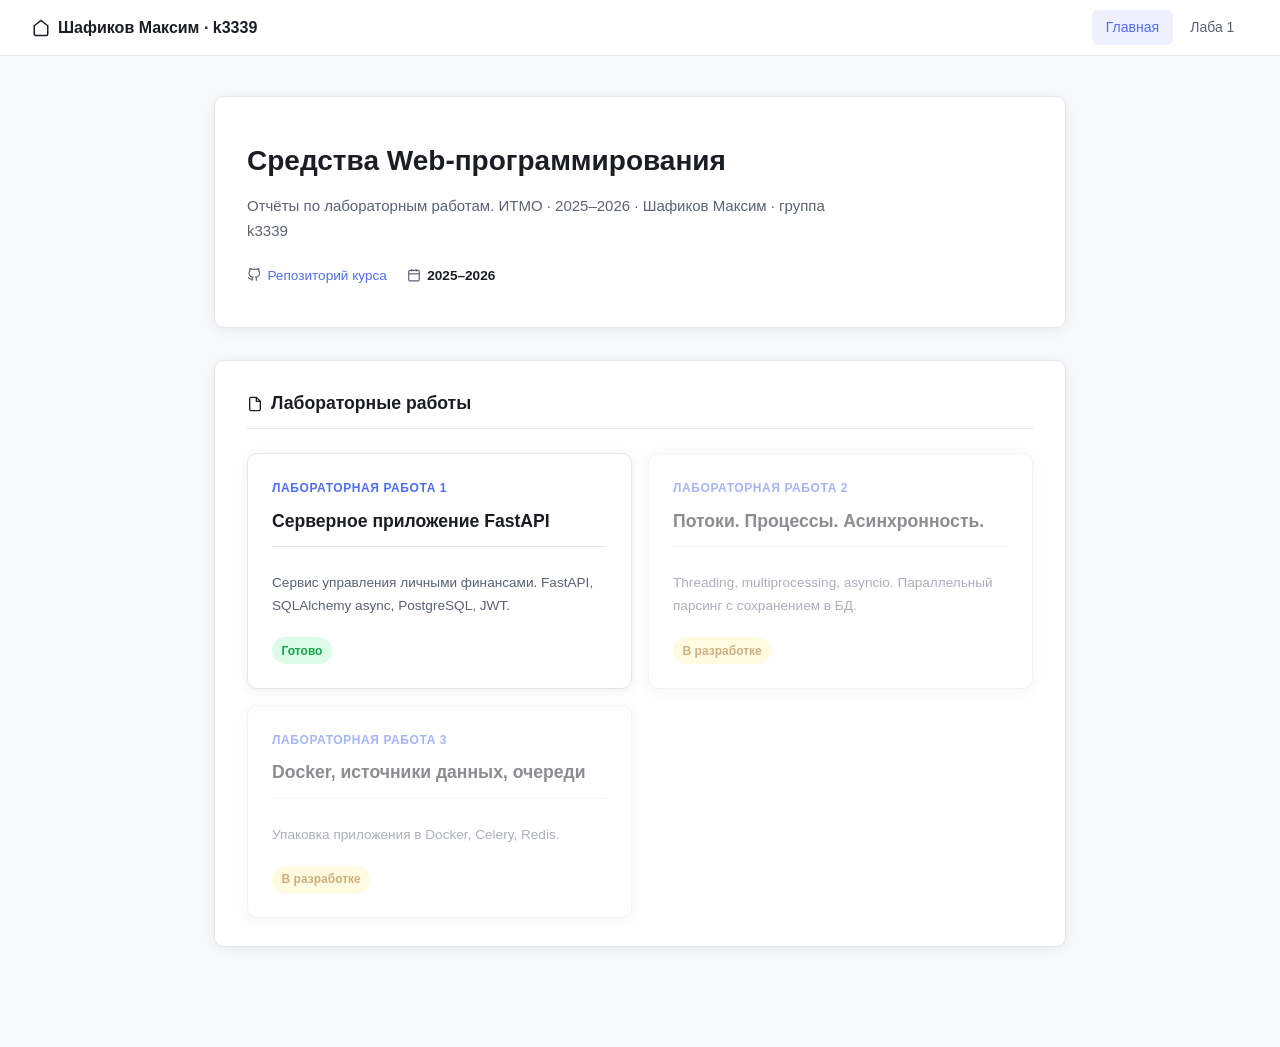
==== docs/index.html @ 6cf959d6 "[fix]: Copied docs folder to root (for github pages)" ====
<!DOCTYPE html>
<html lang="ru">
<head>
  <meta charset="UTF-8" />
  <meta name="viewport" content="width=device-width, initial-scale=1.0" />
  <title>Шафиков Максим — Web-программирование</title>
  <link rel="stylesheet" href="assets/style.css" />
</head>
<body>

<header class="site-header">
  <div class="logo">
    <svg width="18" height="18" viewBox="0 0 24 24" fill="none" stroke="currentColor" stroke-width="2"><path d="M3 9l9-7 9 7v11a2 2 0 0 1-2 2H5a2 2 0 0 1-2-2z"/></svg>
    Шафиков Максим · k3339
  </div>
  <nav>
    <a href="index.html" class="active">Главная</a>
    <a href="lr1.html">Лаба 1</a>
  </nav>
</header>

<div class="container">

  <div class="hero">
    <h1>Средства Web-программирования</h1>
    <p>Отчёты по лабораторным работам. ИТМО · 2025–2026 · Шафиков Максим · группа k3339</p>
    <div class="meta-row">
      <div class="meta-item">
        <svg width="14" height="14" viewBox="0 0 24 24" fill="none" stroke="currentColor" stroke-width="2"><path d="M9 19c-5 1.5-5-2.5-7-3m14 6v-3.87a3.37 3.37 0 0 0-.94-2.61c3.14-.35 6.44-1.54 6.44-7A5.44 5.44 0 0 0 20 4.77 5.07 5.07 0 0 0 19.91 1S18.73.65 16 2.48a13.38 13.38 0 0 0-7 0C6.27.65 5.09 1 5.09 1A5.07 5.07 0 0 0 5 4.77a5.44 5.44 0 0 0-1.5 3.78c0 5.42 3.3 6.61 6.44 7A3.37 3.37 0 0 0 9 18.13V22"/></svg>
        <a href="https://github.com/TonikX/ITMO_ICT_WebDevelopment_tools_2025-2026" target="_blank">Репозиторий курса</a>
      </div>
      <div class="meta-item">
        <svg width="14" height="14" viewBox="0 0 24 24" fill="none" stroke="currentColor" stroke-width="2"><rect x="3" y="4" width="18" height="18" rx="2" ry="2"/><line x1="16" y1="2" x2="16" y2="6"/><line x1="8" y1="2" x2="8" y2="6"/><line x1="3" y1="10" x2="21" y2="10"/></svg>
        <strong>2025–2026</strong>
      </div>
    </div>
  </div>

  <div class="section">
    <h2>
      <svg width="16" height="16" viewBox="0 0 24 24" fill="none" stroke="currentColor" stroke-width="2"><path d="M14 2H6a2 2 0 0 0-2 2v16a2 2 0 0 0 2 2h12a2 2 0 0 0 2-2V8z"/><polyline points="14 2 14 8 20 8"/></svg>
      Лабораторные работы
    </h2>
    <div class="lab-grid">

      <a href="lr1.html" class="lab-card">
        <span class="lab-num">Лабораторная работа 1</span>
        <h2>Серверное приложение FastAPI</h2>
        <p>Сервис управления личными финансами. FastAPI, SQLAlchemy async, PostgreSQL, JWT.</p>
        <span class="badge">Готово</span>
      </a>

      <div class="lab-card" style="opacity: 0.5; cursor: default;">
        <span class="lab-num">Лабораторная работа 2</span>
        <h2>Потоки. Процессы. Асинхронность.</h2>
        <p>Threading, multiprocessing, asyncio. Параллельный парсинг с сохранением в БД.</p>
        <span class="badge wip">В разработке</span>
      </div>

      <div class="lab-card" style="opacity: 0.5; cursor: default;">
        <span class="lab-num">Лабораторная работа 3</span>
        <h2>Docker, источники данных, очереди</h2>
        <p>Упаковка приложения в Docker, Celery, Redis.</p>
        <span class="badge wip">В разработке</span>
      </div>

    </div>
  </div>

</div>
</body>
</html>
---- docs/assets/style.css ----
*, *::before, *::after { box-sizing: border-box; margin: 0; padding: 0; }

:root {
  --bg: #f8f9fb;
  --surface: #ffffff;
  --surface-alt: #f1f3f7;
  --border: #e2e6ed;
  --accent: #4f6ef7;
  --accent-light: #eef0fe;
  --text: #1a1d23;
  --text-secondary: #5a6278;
  --success: #22c55e;
  --warning: #f59e0b;
  --code-bg: #f1f3f7;
  --radius: 10px;
  --shadow: 0 2px 12px rgba(0,0,0,0.07);
}

body {
  font-family: -apple-system, BlinkMacSystemFont, "Segoe UI", Roboto, sans-serif;
  background: var(--bg);
  color: var(--text);
  line-height: 1.7;
  font-size: 15px;
}

a { color: var(--accent); text-decoration: none; }
a:hover { text-decoration: underline; }

/* ── Layout ── */
.site-header {
  background: var(--surface);
  border-bottom: 1px solid var(--border);
  padding: 0 2rem;
  position: sticky;
  top: 0;
  z-index: 100;
  display: flex;
  align-items: center;
  justify-content: space-between;
  height: 56px;
}

.site-header .logo {
  font-weight: 700;
  font-size: 1rem;
  color: var(--text);
  display: flex;
  align-items: center;
  gap: 0.5rem;
}

.site-header nav { display: flex; gap: 0.25rem; }

.site-header nav a {
  padding: 0.35rem 0.85rem;
  border-radius: 6px;
  font-size: 0.875rem;
  color: var(--text-secondary);
  transition: background 0.15s, color 0.15s;
}

.site-header nav a:hover,
.site-header nav a.active {
  background: var(--accent-light);
  color: var(--accent);
  text-decoration: none;
}

.container {
  max-width: 900px;
  margin: 0 auto;
  padding: 2.5rem 1.5rem 5rem;
}

/* ── Hero ── */
.hero {
  background: var(--surface);
  border: 1px solid var(--border);
  border-radius: var(--radius);
  padding: 2.5rem 2rem;
  margin-bottom: 2rem;
  box-shadow: var(--shadow);
}

.hero h1 {
  font-size: 1.75rem;
  font-weight: 700;
  margin-bottom: 0.5rem;
}

.hero p { color: var(--text-secondary); max-width: 600px; }

.meta-row {
  display: flex;
  flex-wrap: wrap;
  gap: 1.25rem;
  margin-top: 1.25rem;
}

.meta-item {
  display: flex;
  align-items: center;
  gap: 0.4rem;
  font-size: 0.85rem;
  color: var(--text-secondary);
}

.meta-item strong { color: var(--text); }

/* ── Lab cards on index ── */
.lab-grid {
  display: grid;
  grid-template-columns: repeat(auto-fill, minmax(260px, 1fr));
  gap: 1rem;
  margin-top: 1.5rem;
}

.lab-card {
  background: var(--surface);
  border: 1px solid var(--border);
  border-radius: var(--radius);
  padding: 1.5rem;
  box-shadow: var(--shadow);
  transition: box-shadow 0.2s, border-color 0.2s;
  display: flex;
  flex-direction: column;
  gap: 0.5rem;
}

.lab-card:hover {
  box-shadow: 0 4px 20px rgba(79,110,247,0.12);
  border-color: var(--accent);
  text-decoration: none;
}

.lab-card .lab-num {
  font-size: 0.75rem;
  font-weight: 600;
  color: var(--accent);
  text-transform: uppercase;
  letter-spacing: 0.05em;
}

.lab-card h2 { font-size: 1rem; font-weight: 600; color: var(--text); }
.lab-card p { font-size: 0.85rem; color: var(--text-secondary); }

.badge {
  display: inline-flex;
  align-items: center;
  padding: 0.2rem 0.6rem;
  border-radius: 99px;
  font-size: 0.75rem;
  font-weight: 600;
  background: #dcfce7;
  color: #16a34a;
  width: fit-content;
}

.badge.wip { background: #fef9c3; color: #a16207; }

/* ── Section ── */
.section {
  background: var(--surface);
  border: 1px solid var(--border);
  border-radius: var(--radius);
  padding: 1.75rem 2rem;
  margin-bottom: 1.25rem;
  box-shadow: var(--shadow);
}

.section h2 {
  font-size: 1.1rem;
  font-weight: 700;
  margin-bottom: 1rem;
  padding-bottom: 0.6rem;
  border-bottom: 1px solid var(--border);
  display: flex;
  align-items: center;
  gap: 0.5rem;
}

.section h3 {
  font-size: 0.95rem;
  font-weight: 600;
  margin: 1.25rem 0 0.5rem;
  color: var(--text);
}

.section p { color: var(--text-secondary); margin-bottom: 0.75rem; }
.section p:last-child { margin-bottom: 0; }

/* ── Code ── */
pre {
  background: var(--code-bg);
  border: 1px solid var(--border);
  border-radius: 8px;
  padding: 1rem 1.25rem;
  overflow-x: auto;
  font-size: 0.82rem;
  line-height: 1.6;
  margin: 0.75rem 0;
}

code {
  font-family: "JetBrains Mono", "Fira Code", "Cascadia Code", monospace;
  font-size: 0.85em;
  background: var(--code-bg);
  padding: 0.15em 0.4em;
  border-radius: 4px;
  border: 1px solid var(--border);
}

pre code {
  background: none;
  border: none;
  padding: 0;
  font-size: inherit;
}

/* ── Table ── */
.table-wrap { overflow-x: auto; margin: 0.75rem 0; }

table {
  width: 100%;
  border-collapse: collapse;
  font-size: 0.875rem;
}

th {
  background: var(--surface-alt);
  padding: 0.6rem 0.9rem;
  text-align: left;
  font-weight: 600;
  border: 1px solid var(--border);
}

td {
  padding: 0.55rem 0.9rem;
  border: 1px solid var(--border);
  color: var(--text-secondary);
  vertical-align: top;
}

tr:hover td { background: var(--surface-alt); }

/* ── Endpoint list ── */
.endpoint-list { display: flex; flex-direction: column; gap: 0.5rem; margin-top: 0.5rem; }

.endpoint {
  display: flex;
  align-items: flex-start;
  gap: 0.75rem;
  padding: 0.65rem 0.9rem;
  border-radius: 7px;
  border: 1px solid var(--border);
  background: var(--surface-alt);
  font-size: 0.85rem;
}

.endpoint:hover { border-color: var(--accent); background: var(--accent-light); }

.method {
  font-size: 0.7rem;
  font-weight: 700;
  padding: 0.2rem 0.5rem;
  border-radius: 5px;
  min-width: 52px;
  text-align: center;
  flex-shrink: 0;
  margin-top: 1px;
}

.method.get    { background: #dbeafe; color: #1d4ed8; }
.method.post   { background: #dcfce7; color: #15803d; }
.method.patch  { background: #fef9c3; color: #a16207; }
.method.delete { background: #fee2e2; color: #dc2626; }

.endpoint-path { font-family: monospace; font-weight: 600; color: var(--text); }
.endpoint-desc { color: var(--text-secondary); margin-top: 0.1rem; font-size: 0.8rem; }

/* ── Commit timeline ── */
.timeline { display: flex; flex-direction: column; gap: 0; margin-top: 0.5rem; }

.timeline-item {
  display: flex;
  gap: 1rem;
  padding: 0.75rem 0;
  border-bottom: 1px solid var(--border);
}

.timeline-item:last-child { border-bottom: none; }

.commit-dot {
  width: 10px;
  height: 10px;
  border-radius: 50%;
  background: var(--accent);
  margin-top: 6px;
  flex-shrink: 0;
}

.commit-info { flex: 1; }
.commit-msg { font-weight: 600; font-size: 0.875rem; }
.commit-sub { font-size: 0.8rem; color: var(--text-secondary); margin-top: 0.15rem; }

/* ── File tree ── */
.file-tree {
  background: var(--code-bg);
  border: 1px solid var(--border);
  border-radius: 8px;
  padding: 1rem 1.25rem;
  font-family: monospace;
  font-size: 0.82rem;
  line-height: 1.8;
  white-space: pre-wrap;
  overflow-x: auto;
}

.file-tree .dir  { color: var(--accent); font-weight: 600; }
.file-tree .file { color: var(--text-secondary); }
.file-tree .note { color: #94a3b8; font-style: italic; }

/* ── Responsive ── */
@media (max-width: 600px) {
  .container { padding: 1.25rem 1rem 4rem; }
  .section { padding: 1.25rem; }
  .hero { padding: 1.5rem 1.25rem; }
  .hero h1 { font-size: 1.35rem; }
  .site-header { padding: 0 1rem; }
}
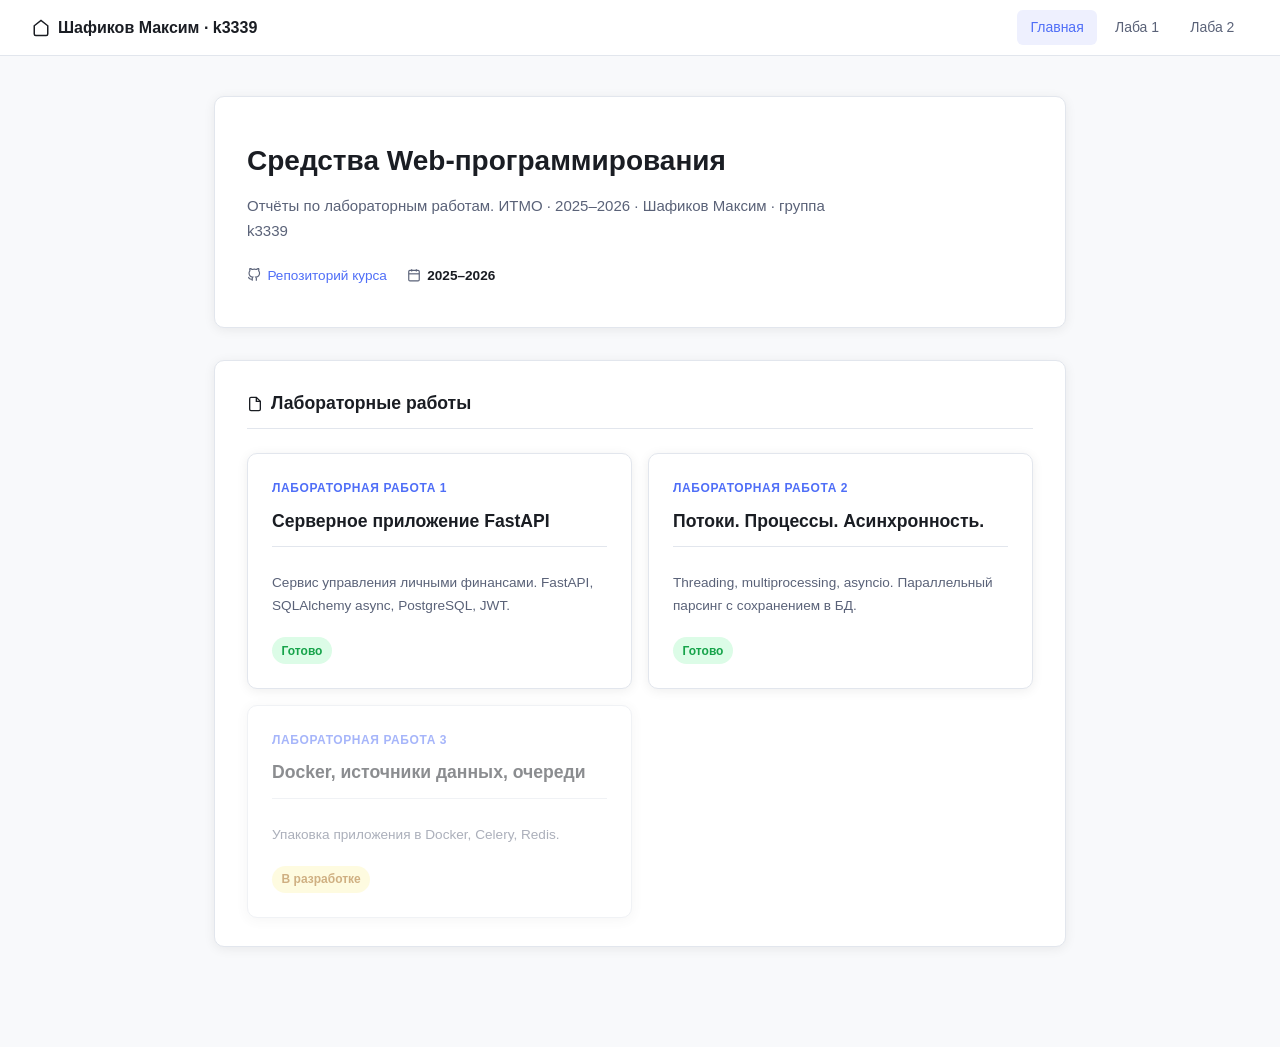
==== commit 8e513dbe: "[docs]: Updated benchmark times from local run, synced docs/ to root for gh-pages" ====
--- a/docs/index.html
+++ b/docs/index.html
@@ -16,6 +16,7 @@
   <nav>
     <a href="index.html" class="active">Главная</a>
     <a href="lr1.html">Лаба 1</a>
+    <a href="lr2.html">Лаба 2</a>
   </nav>
 </header>
 
@@ -50,12 +51,12 @@
         <span class="badge">Готово</span>
       </a>
 
-      <div class="lab-card" style="opacity: 0.5; cursor: default;">
+      <a href="lr2.html" class="lab-card">
         <span class="lab-num">Лабораторная работа 2</span>
         <h2>Потоки. Процессы. Асинхронность.</h2>
         <p>Threading, multiprocessing, asyncio. Параллельный парсинг с сохранением в БД.</p>
-        <span class="badge wip">В разработке</span>
-      </div>
+        <span class="badge">Готово</span>
+      </a>
 
       <div class="lab-card" style="opacity: 0.5; cursor: default;">
         <span class="lab-num">Лабораторная работа 3</span>
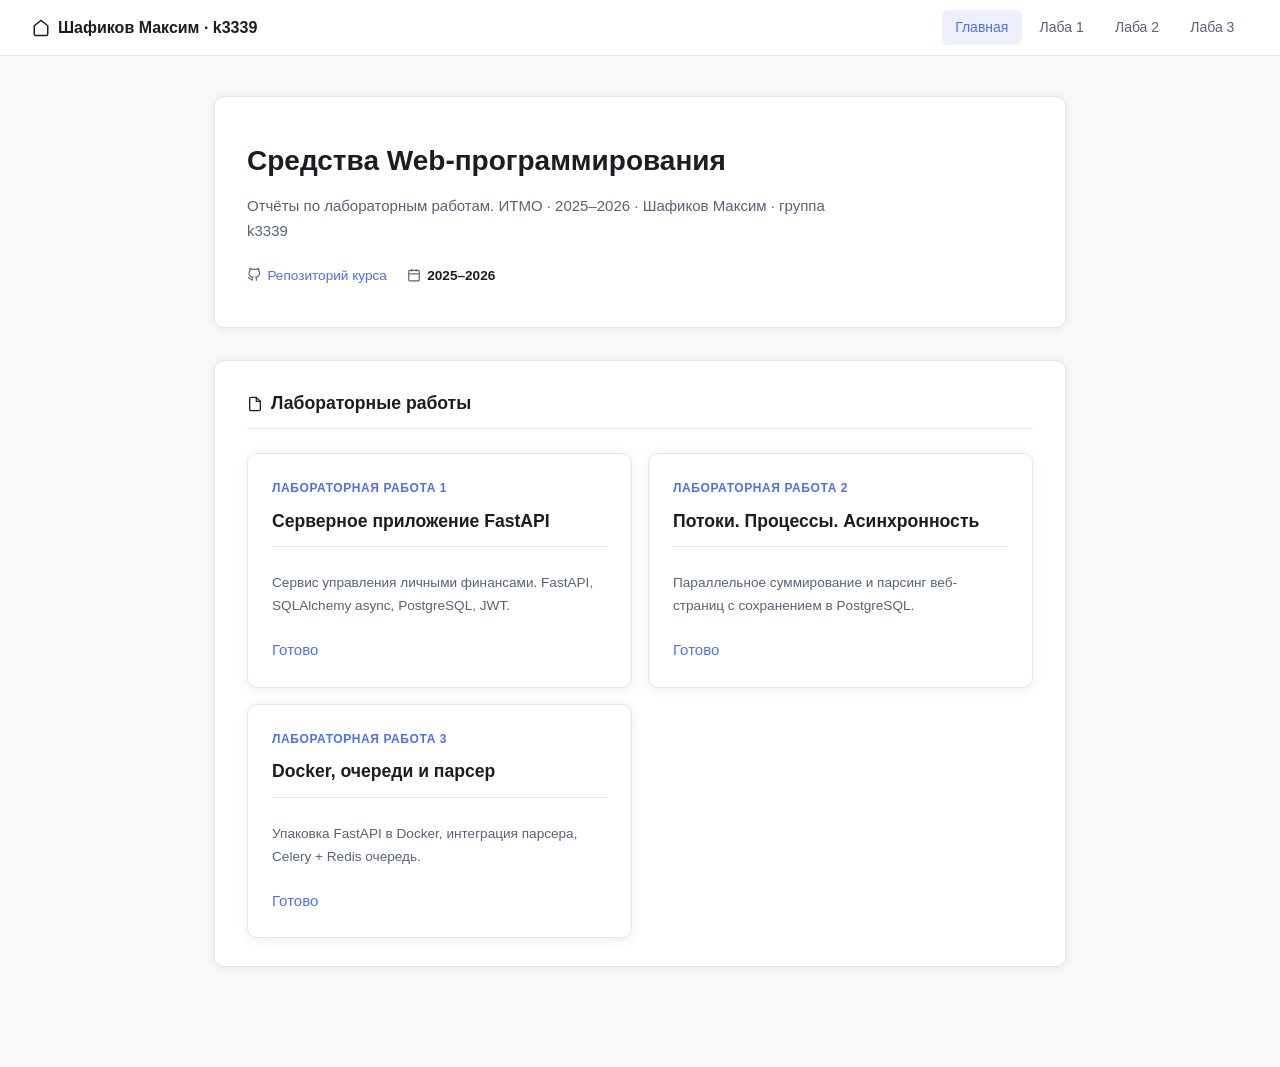
==== commit fc1322d6: "[docs]: Add Lr3 report, update index with lab 3 link" ====
--- a/docs/index.html
+++ b/docs/index.html
@@ -17,6 +17,7 @@
     <a href="index.html" class="active">Главная</a>
     <a href="lr1.html">Лаба 1</a>
     <a href="lr2.html">Лаба 2</a>
+    <a href="lr3.html">Лаба 3</a>
   </nav>
 </header>
 
@@ -48,26 +49,27 @@
         <span class="lab-num">Лабораторная работа 1</span>
         <h2>Серверное приложение FastAPI</h2>
         <p>Сервис управления личными финансами. FastAPI, SQLAlchemy async, PostgreSQL, JWT.</p>
-        <span class="badge">Готово</span>
+        <span class="lab-status done">Готово</span>
       </a>
 
       <a href="lr2.html" class="lab-card">
         <span class="lab-num">Лабораторная работа 2</span>
-        <h2>Потоки. Процессы. Асинхронность.</h2>
-        <p>Threading, multiprocessing, asyncio. Параллельный парсинг с сохранением в БД.</p>
-        <span class="badge">Готово</span>
+        <h2>Потоки. Процессы. Асинхронность</h2>
+        <p>Параллельное суммирование и парсинг веб-страниц с сохранением в PostgreSQL.</p>
+        <span class="lab-status done">Готово</span>
       </a>
 
-      <div class="lab-card" style="opacity: 0.5; cursor: default;">
+      <a href="lr3.html" class="lab-card">
         <span class="lab-num">Лабораторная работа 3</span>
-        <h2>Docker, источники данных, очереди</h2>
-        <p>Упаковка приложения в Docker, Celery, Redis.</p>
-        <span class="badge wip">В разработке</span>
-      </div>
+        <h2>Docker, очереди и парсер</h2>
+        <p>Упаковка FastAPI в Docker, интеграция парсера, Celery + Redis очередь.</p>
+        <span class="lab-status done">Готово</span>
+      </a>
 
     </div>
   </div>
 
 </div>
+
 </body>
-</html>+</html>
